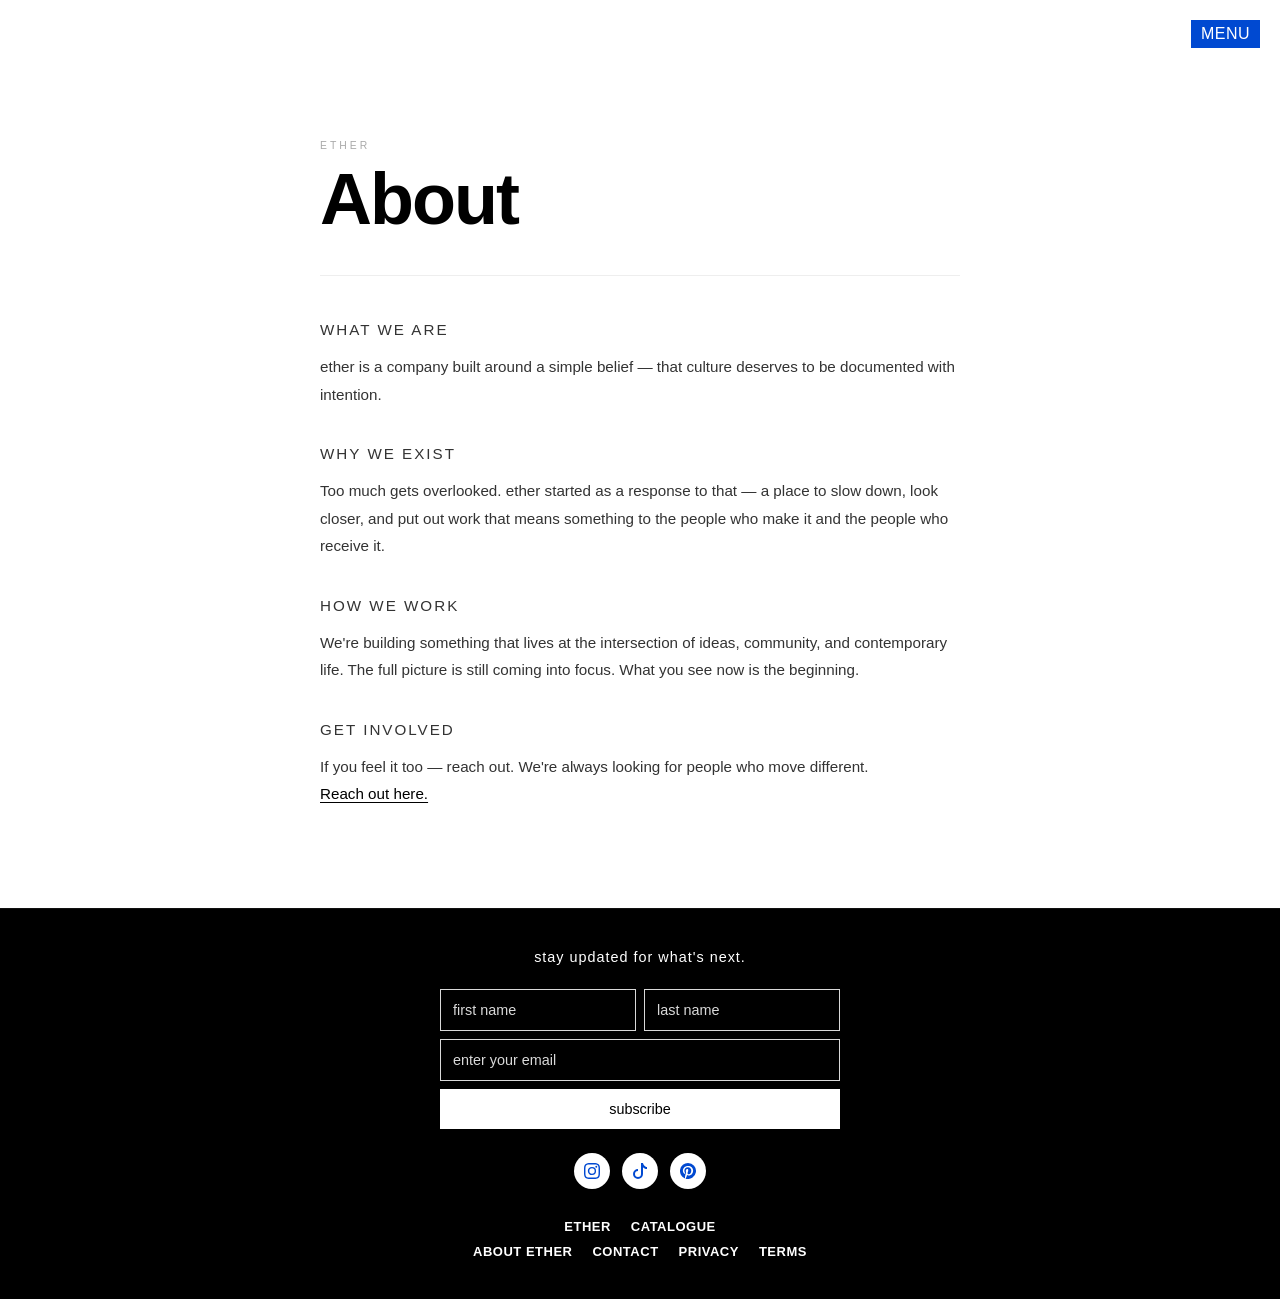
==== about.html @ ea063818 "Add files via upload" ====
<!DOCTYPE html>
<html lang="en">
<head>
  <meta charset="UTF-8">
  <meta name="viewport" content="width=device-width, initial-scale=1.0">
  <link rel="shortcut icon" href="https://res.cloudinary.com/dio49rnxg/image/upload/v1746520710/ether_icon_48x48_r4f81l.png">
  <link rel="stylesheet" href="global.css">
  <link rel="stylesheet" href="global-utility.css">
  <title>about — ether</title>
</head>

<body>

  <nav>
    <button class="nav-button" id="menuBtn">MENU</button>
    <div class="nav-menu" id="navMenu">
      <button class="close-menu" id="closeBtn">×</button>
      <a href="index.html" class="nav-logo">
        <img src="https://res.cloudinary.com/dio49rnxg/image/upload/v1746719918/ether_logo_black_transparent_abzrui.png" alt="ether">
      </a>
      <div class="nav-divider"></div>
      <div class="nav-links">
        <a href="catalogue.html">Catalogue</a>
      </div>
    </div>
  </nav>

  <div class="page-wrap">
    <p class="page-eyebrow">Ether</p>
    <h1 class="page-title">About</h1>

    <div class="page-body">

      <div class="page-section">
        <p class="page-section-title">What we are</p>
        <p>
          ether is a company built around a simple belief — that culture deserves to be documented with intention.
        </p>
      </div>

      <div class="page-section">
        <p class="page-section-title">Why we exist</p>
        <p>
          Too much gets overlooked. ether started as a response to that — a place to slow down, look closer, and put out work that means something to the people who make it and the people who receive it.
        </p>
      </div>

      <div class="page-section">
        <p class="page-section-title">How we work</p>
        <p>
          We're building something that lives at the intersection of ideas, community, and contemporary life. The full picture is still coming into focus. What you see now is the beginning.
        </p>
      </div>

      <div class="page-section">
        <p class="page-section-title">Get involved</p>
        <p>
          If you feel it too — reach out. We're always looking for people who move different. 
          <br>
           <a href="contact.html">Reach out here.</a></p>
      </div>

    </div>
  </div>

  <div class="footer-wrapper" id="contact">
    <div class="container">
      <div class="email-section">
        <h2 class="email-heading">stay updated for what's next.</h2>
        <form class="email-form" action="https://forminit.com/f/x0vsqxq07e6" method="POST">
          <input type="hidden" name="fi-redirect" value="https://madebyether.com/index.html?success=true">
          <div class="name-row">
            <input type="text" name="fi-sender-firstName" class="email-input" placeholder="first name" required>
            <input type="text" name="fi-sender-lastName" class="email-input" placeholder="last name" required>
          </div>
          <input type="email" name="fi-sender-email" class="email-input" placeholder="enter your email" required>
          <button type="submit" class="submit-btn">subscribe</button>
        </form>
        <p id="form-status"></p>
      <footer>
        <div class="social-icons">
          <a href="https://www.instagram.com/madebyether" class="social-icon">
            <svg xmlns="http://www.w3.org/2000/svg" width="16" height="16" fill="currentColor" viewBox="0 0 16 16">
              <path d="M8 0C5.829 0 5.556.01 4.703.048 3.85.088 3.269.222 2.76.42a3.917 3.917 0 0 0-1.417.923A3.927 3.927 0 0 0 .42 2.76C.222 3.268.087 3.85.048 4.7.01 5.555 0 5.827 0 8.001c0 2.172.01 2.444.048 3.297.04.852.174 1.433.372 1.942.205.526.478.972.923 1.417.444.445.89.719 1.416.923.51.198 1.09.333 1.942.372C5.555 15.99 5.827 16 8 16s2.444-.01 3.298-.048c.851-.04 1.434-.174 1.943-.372a3.916 3.916 0 0 0 1.416-.923c.445-.445.718-.891.923-1.417.197-.509.332-1.09.372-1.942C15.99 10.445 16 10.173 16 8s-.01-2.445-.048-3.299c-.04-.851-.175-1.433-.372-1.941a3.926 3.926 0 0 0-.923-1.417A3.911 3.911 0 0 0 13.24.42c-.51-.198-1.092-.333-1.943-.372C10.443.01 10.172 0 7.998 0h.003zm-.717 1.442h.718c2.136 0 2.389.007 3.232.046.78.035 1.204.166 1.486.275.373.145.64.319.92.599.28.28.453.546.598.92.11.281.24.705.275 1.485.039.843.047 1.096.047 3.231s-.008 2.389-.047 3.232c-.035.78-.166 1.203-.275 1.485a2.47 2.47 0 0 1-.599.919c-.28.28-.546.453-.92.598-.28.11-.704.24-1.485.276-.843.038-1.096.047-3.232.047s-2.39-.009-3.233-.047c-.78-.036-1.203-.166-1.485-.276a2.478 2.478 0 0 1-.92-.598 2.48 2.48 0 0 1-.6-.92c-.109-.281-.24-.705-.275-1.485-.038-.843-.046-1.096-.046-3.233 0-2.136.008-2.388.046-3.231.036-.78.166-1.204.276-1.486.145-.373.319-.64.599-.92.28-.28.546-.453.92-.598.282-.11.705-.24 1.485-.276.738-.034 1.024-.044 2.515-.045v.002zm4.988 1.328a.96.96 0 1 0 0 1.92.96.96 0 0 0 0-1.92zm-4.27 1.122a4.109 4.109 0 1 0 0 8.217 4.109 4.109 0 0 0 0-8.217zm0 1.441a2.667 2.667 0 1 1 0 5.334 2.667 2.667 0 0 1 0-5.334z"/>
            </svg>
          </a>
          <a href="https://www.tiktok.com/@madebyether?_r=1&_t=ZT-97NFRW9KRxe" class="social-icon">
            <svg xmlns="http://www.w3.org/2000/svg" width="16" height="16" fill="currentColor" viewBox="0 0 16 16">
              <path d="M9 0h1.98c.144.715.54 1.617 1.235 2.512C12.895 3.389 13.797 4 15 4v2c-1.753 0-3.07-.814-4-1.829V11a5 5 0 1 1-5-5v2a3 3 0 1 0 3 3V0z"/>
            </svg>
          </a>
          <a href="https://www.pinterest.com/madebyether/_created" class="social-icon">
            <svg xmlns="http://www.w3.org/2000/svg" width="16" height="16" fill="currentColor" viewBox="0 0 16 16">
              <path d="M8 0a8 8 0 0 0-2.915 15.452c-.07-.633-.134-1.606.027-2.297.146-.625.938-3.977.938-3.977s-.239-.479-.239-1.187c0-1.113.645-1.943 1.448-1.943.682 0 1.012.512 1.012 1.127 0 .686-.437 1.712-.663 2.663-.188.796.4 1.446 1.185 1.446 1.422 0 2.515-1.5 2.515-3.664 0-1.915-1.377-3.254-3.342-3.254-2.276 0-3.612 1.707-3.612 3.471 0 .688.265 1.425.595 1.826a.24.24 0 0 1 .056.23c-.061.252-.196.796-.222.907-.035.146-.116.177-.268.107-1-.465-1.624-1.926-1.624-3.1 0-2.523 1.834-4.84 5.286-4.84 2.775 0 4.932 1.977 4.932 4.62 0 2.757-1.739 4.976-4.151 4.976-.811 0-1.573-.421-1.834-.919l-.498 1.902c-.181.695-.669 1.566-.995 2.097A8 8 0 1 0 8 0z"/>
            </svg>
          </a>
        </div>
        <div>
          <nav class="footer-nav" style="color:white;">
            <div class="footer-nav-row">
                            <a href="index.html" class="footer-link">ether</a>
                            <a href="catalogue.html" class="footer-link">Catalogue</a>
                        </div>
                        <div class="footer-nav-row">
                            <a href="about.html" class="footer-link">About ether</a>
                            <a href="contact.html" class="footer-link">Contact</a>
                            <a href="privacy.html" class="footer-link">Privacy</a>
                            <a href="terms.html" class="footer-link">Terms</a>
                        </div>
          </nav>
        </div>
      </footer>
    </div>
  </div>

  <script src="script.js"></script>
  <script>
    document.getElementById('menuBtn').addEventListener('click', () => document.getElementById('navMenu').classList.add('open'));
    document.getElementById('closeBtn').addEventListener('click', () => document.getElementById('navMenu').classList.remove('open'));
  </script>

</body>
</html>
---- global.css ----
:root {
    --blue: #0049D1;
    --blue-dark: #003ab0;
    --black: #000;
    --white: #fff;
    --off-white: #f8f8f8;
    --grey-light: #eaeaea;
    --grey-mid: #aaa;
    --grey-dark: #333;
    --font-main: 'Helvetica Neue', Arial, sans-serif;
}

* {
    margin: 0;
    padding: 0;
    box-sizing: border-box;
    font-family: var(--font-main);
}

a {
    text-decoration: none;
    color: inherit;
}

body > nav {
    position: fixed;
    top: 20px;
    right: 20px;
    z-index: 100;
}

.nav-button {
    background: var(--blue);
    border: none;
    color: var(--white);
    font-size: 1rem;
    cursor: pointer;
    padding: 5px 10px;
    text-transform: uppercase;
    letter-spacing: 0.5px;
}

.nav-menu {
    position: fixed;
    top: 0;
    right: -300px;
    width: 300px;
    height: 100vh;
    background-color: var(--blue);
    padding: 80px 40px;
    transition: right 0.4s ease;
    z-index: 1000;
}

.nav-menu.open {
    right: 0;
}

.close-menu {
    position: absolute;
    top: 20px;
    right: 20px;
    background: none;
    border: none;
    font-size: 1.5rem;
    cursor: pointer;
    color: white;
}

.nav-logo {
    display: block;
    margin-bottom: 10px;
}

.nav-logo img {
    width: 80px;
    height: auto;
    filter: invert(1);
}

.nav-divider {
    width: 100%;
    height: 1px;
    background-color: rgba(255, 255, 255, 0.3);
    margin: 16px 0;
}

.nav-links {
    display: flex;
    flex-direction: column;
    gap: 20px;
}

.nav-links a {
    color: var(--white);
    text-decoration: none;
    font-size: 1.2rem;
    letter-spacing: 0.25px;
    font-weight: 400;
    padding: 5px 10px;
    display: block;
    transition: background-color 0.2s ease, color 0.2s ease;
}

.nav-links a:hover {
    background-color: var(--white);
    color: var(--blue);
}

.nav-links-mag a {
    font-size: 1rem;
    opacity: 0.85;
}

.nav-links-mag a:hover {
    opacity: 1;
}

.footer-wrapper {
    width: 100%;
    background-color: var(--black);
    padding: 40px;
    border-top: 1px solid #111;
    position: relative;
    z-index: 1;
}

.footer-inner {
    max-width: 1200px;
    margin: 0 auto;
}

.email-notification {
    text-align: center;
    margin-bottom: 40px;
}

.email-notification h3 {
    font-size: 1.1rem;
    color: var(--white);
    margin-bottom: 15px;
    font-weight: 500;
}

.email-form {
    display: flex;
    max-width: 500px;
    margin: 0 auto;
}

.email-input {
    flex: 1;
    padding: 12px 15px;
    border: none;
    font-size: 14px;
    background: #222;
    color: var(--white);
}

.email-input::placeholder {
    color: #666;
}

.subscribe-btn {
    background-color: var(--blue);
    color: var(--white);
    border: none;
    padding: 12px 20px;
    cursor: pointer;
    font-weight: 600;
    font-size: 13px;
    text-transform: uppercase;
    letter-spacing: 0.5px;
}

.subscribe-btn:hover {
    background-color: var(--blue-dark);
}

.social-icons {
    display: flex;
    justify-content: center;
    gap: 12px;
    margin-bottom: 30px;
}

.social-icon {
    width: 36px;
    height: 36px;
    border-radius: 50%;
    background-color: var(--white);
    display: flex;
    align-items: center;
    justify-content: center;
    color: var(--blue);
    text-decoration: none;
    transition: transform 0.2s ease, background-color 0.2s ease;
}

.social-icon:hover {
    transform: translateY(-3px);
    background-color: var(--grey-light);
}

.footer-nav {
    display: flex;
    flex-direction: column;
    align-items: center;
    gap: 10px;
}

.footer-nav-row {
    display: flex;
    flex-wrap: wrap;
    justify-content: center;
    gap: 20px;
}

.footer-link {
    color: var(--white);
    text-decoration: none;
    font-size: 13px;
    font-weight: 600;
    text-transform: uppercase;
    letter-spacing: 0.5px;
}

.footer-link:hover {
    color: var(--blue);
}

.container {
    max-width: 1200px;
    margin: 0 auto;
    padding: 0 20px;
    width: 100%;
}

@media (max-width: 768px) {
    .email-form {
        flex-direction: column;
    }

    .email-input {
        margin-bottom: 8px;
    }

    .footer-nav-row {
    flex-direction: row;
    flex-wrap: nowrap;
    justify-content: center;
    gap: 16px;
  }

  .footer-link {
    font-size: 11px;
    letter-spacing: 0.3px;
  }
}

.footer-wrapper .email-section {
  text-align: center;
}

.footer-wrapper .email-heading {
  margin-bottom: 1.5rem;
  font-size: 0.9rem;
  font-weight: 300;
  letter-spacing: 1px;
  color: #fff;
}

.footer-wrapper .email-form {
  display: flex;
  flex-direction: column;
  gap: 0.5rem;
  max-width: 400px;
  margin: 0 auto;
  margin-bottom: 1.5rem;
}

.footer-wrapper .name-row {
  display: flex;
  gap: 0.5rem;
}

.footer-wrapper .name-row .email-input {
  width: 50%;
  flex: 1;
}

.footer-wrapper .email-input {
  padding: 0.75rem;
  border: 1px solid rgba(255,255,255,0.85);
  background: transparent;
  color: white;
  font-size: 0.9rem;
}

.footer-wrapper .email-input::placeholder {
  color: rgba(255,255,255,0.85);
}

.footer-wrapper .submit-btn {
  padding: 0.75rem;
  background: white;
  color: black;
  border: none;
  cursor: pointer;
  font-size: 0.9rem;
}

.footer-wrapper .submit-btn:hover {
  background-color: #0049D1;
  color: #fff;
}
---- global-utility.css ----
body {
  background: #fff;
  color: #000;
  min-height: 100vh;
  display: flex;
  flex-direction: column;
}

.page-wrap {
  flex: 1;
  max-width: 720px;
  margin: 0 auto;
  padding: 140px 40px 100px;
  width: 100%;
}

.page-eyebrow {
  font-size: 0.65rem;
  text-transform: uppercase;
  letter-spacing: 3px;
  color: #aaa;
  margin-bottom: 12px;
}

.page-title {
  font-size: clamp(2.5rem, 6vw, 4.5rem);
  font-weight: 900;
  letter-spacing: -2px;
  line-height: 1;
  margin-bottom: 40px;
  padding-bottom: 40px;
  border-bottom: 1px solid #eee;
}

.page-body {
  display: flex;
  flex-direction: column;
  gap: 32px;
}

.page-section-title {
  font-size: 0.7rem;
  text-transform: uppercase;
  letter-spacing: 2px;
  color: #aaa;
  margin-bottom: 10px;
}

.page-section p {
  font-size: 0.95rem;
  line-height: 1.8;
  color: #333;
}

.page-section a {
  color: #000;
  text-decoration: underline;
  text-underline-offset: 3px;
}

.page-section a:hover { color: #0049D1; }

.contact-form {
  display: flex;
  flex-direction: column;
  gap: 20px;
  margin-top: 8px;
}

.form-field {
  display: flex;
  flex-direction: column;
  gap: 6px;
}

.form-field label {
  font-size: 0.65rem;
  text-transform: uppercase;
  letter-spacing: 2px;
  color: #aaa;
}

.form-field input,
.form-field textarea,
.form-field select {
  background: #fff;
  border: none;
  border-bottom: 1px solid #000;
  font-size: 0.95rem;
  padding: 10px 0;
  outline: none;
  font-family: 'Helvetica Neue', Arial, sans-serif;
  color: #000;
  transition: border-color 0.2s;
  width: 100%;
  border-radius: 0;
  -webkit-appearance: none;
}

.form-field input::placeholder,
.form-field textarea::placeholder { color: #ccc; }

.form-field input:focus,
.form-field textarea:focus,
.form-field select:focus { border-color: #000; }

.form-field textarea {
  resize: vertical;
  min-height: 120px;
}

.form-submit {
  background: #000;
  color: #fff;
  border: none;
  padding: 14px 32px;
  font-size: 0.7rem;
  text-transform: uppercase;
  letter-spacing: 2px;
  font-weight: 700;
  cursor: pointer;
  font-family: 'Helvetica Neue', Arial, sans-serif;
  align-self: flex-start;
  transition: background 0.2s;
}

.form-submit:hover { background: #333; }

@media (max-width: 768px) {
  .page-wrap { padding: 120px 20px 80px; }
}



.footer-wrapper .email-section {
  text-align: center;
}

.footer-wrapper .email-heading {
  margin-bottom: 1.5rem;
  font-size: 0.9rem;
  font-weight: 300;
  letter-spacing: 1px;
  color: #fff;
}

.footer-wrapper .email-form {
  display: flex;
  flex-direction: column;
  gap: 0.5rem;
  max-width: 400px;
  margin: 0 auto;
  margin-bottom: 1.5rem;
}

.footer-wrapper .name-row {
  display: flex;
  gap: 0.5rem;
}

.footer-wrapper .name-row .email-input {
  width: 50%;
  flex: 1;
}

.footer-wrapper .email-input {
  padding: 0.75rem;
  border: 1px solid rgba(255,255,255,0.85);
  background: transparent;
  color: white;
  font-size: 0.9rem;
}

.footer-wrapper .email-input::placeholder {
  color: rgba(255,255,255,0.85);
}

.footer-wrapper .submit-btn {
  padding: 0.75rem;
  background: white;
  color: black;
  border: none;
  cursor: pointer;
  font-size: 0.9rem;
}

.footer-wrapper .submit-btn:hover {
  background-color: #0049D1;
  color: #fff;
}
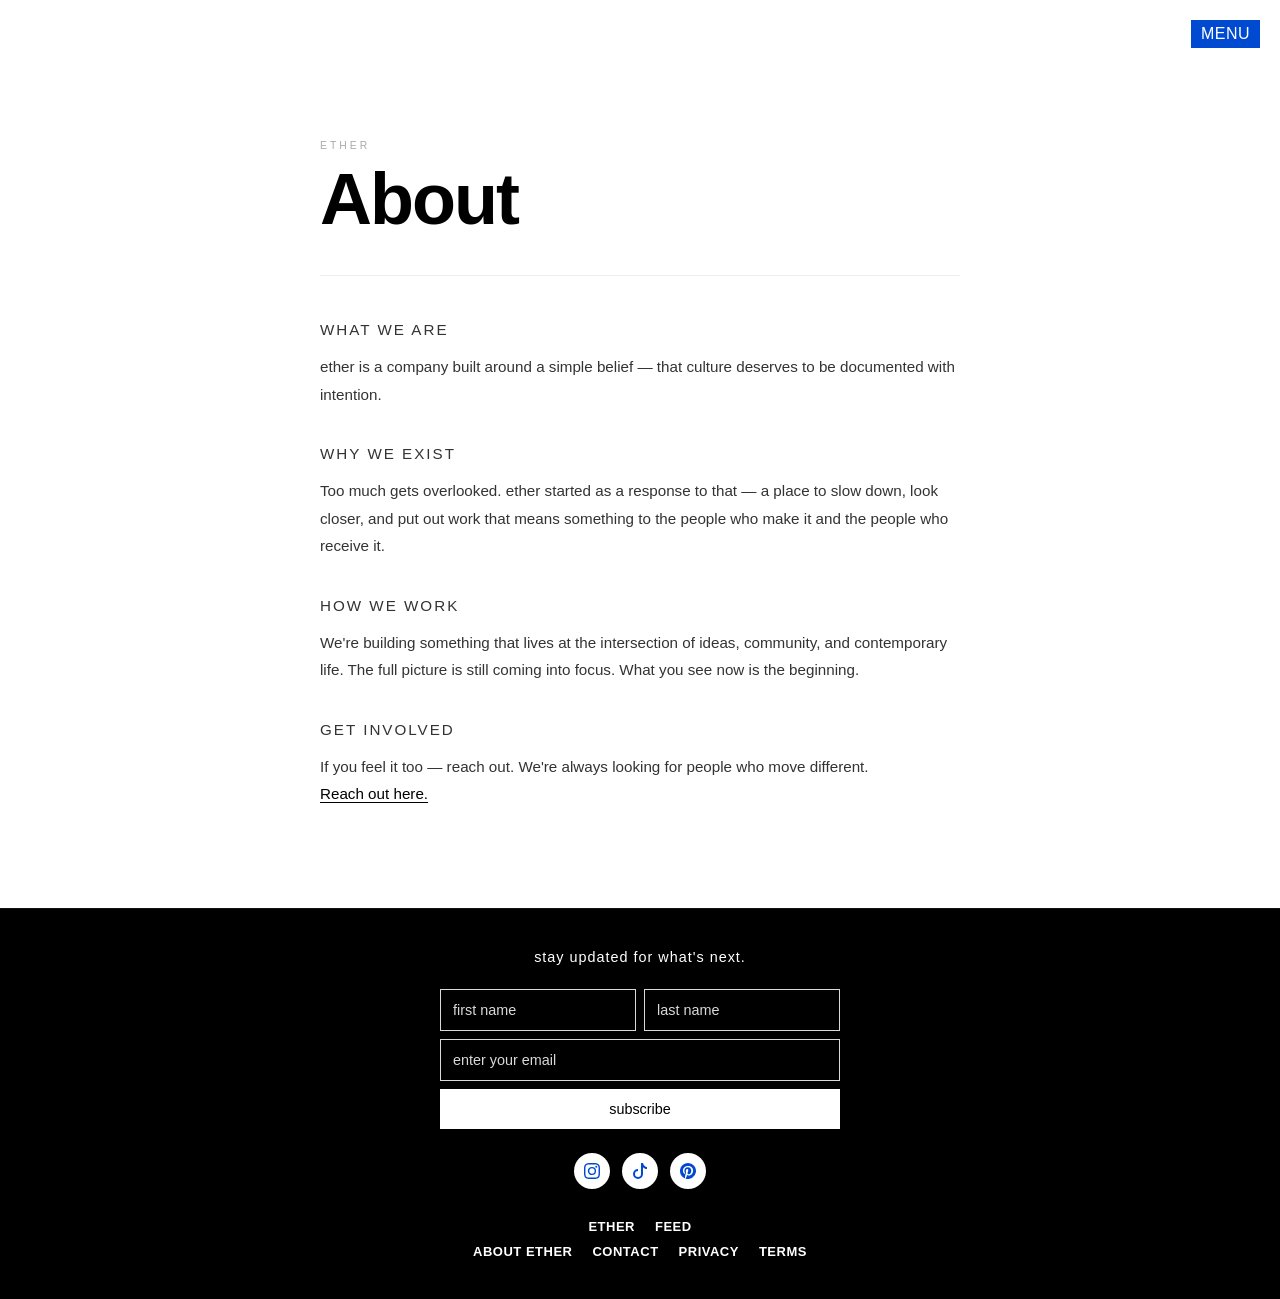
==== commit 8c8d1c5f: "Update about.html" ====
--- a/about.html
+++ b/about.html
@@ -20,7 +20,7 @@
       </a>
       <div class="nav-divider"></div>
       <div class="nav-links">
-        <a href="catalogue.html">Catalogue</a>
+        <a href="feed.html">Feed</a>
       </div>
     </div>
   </nav>
@@ -99,7 +99,7 @@
           <nav class="footer-nav" style="color:white;">
             <div class="footer-nav-row">
                             <a href="index.html" class="footer-link">ether</a>
-                            <a href="catalogue.html" class="footer-link">Catalogue</a>
+                            <a href="feed.html" class="footer-link">Feed</a>
                         </div>
                         <div class="footer-nav-row">
                             <a href="about.html" class="footer-link">About ether</a>
@@ -120,4 +120,4 @@
   </script>
 
 </body>
-</html>+</html>
